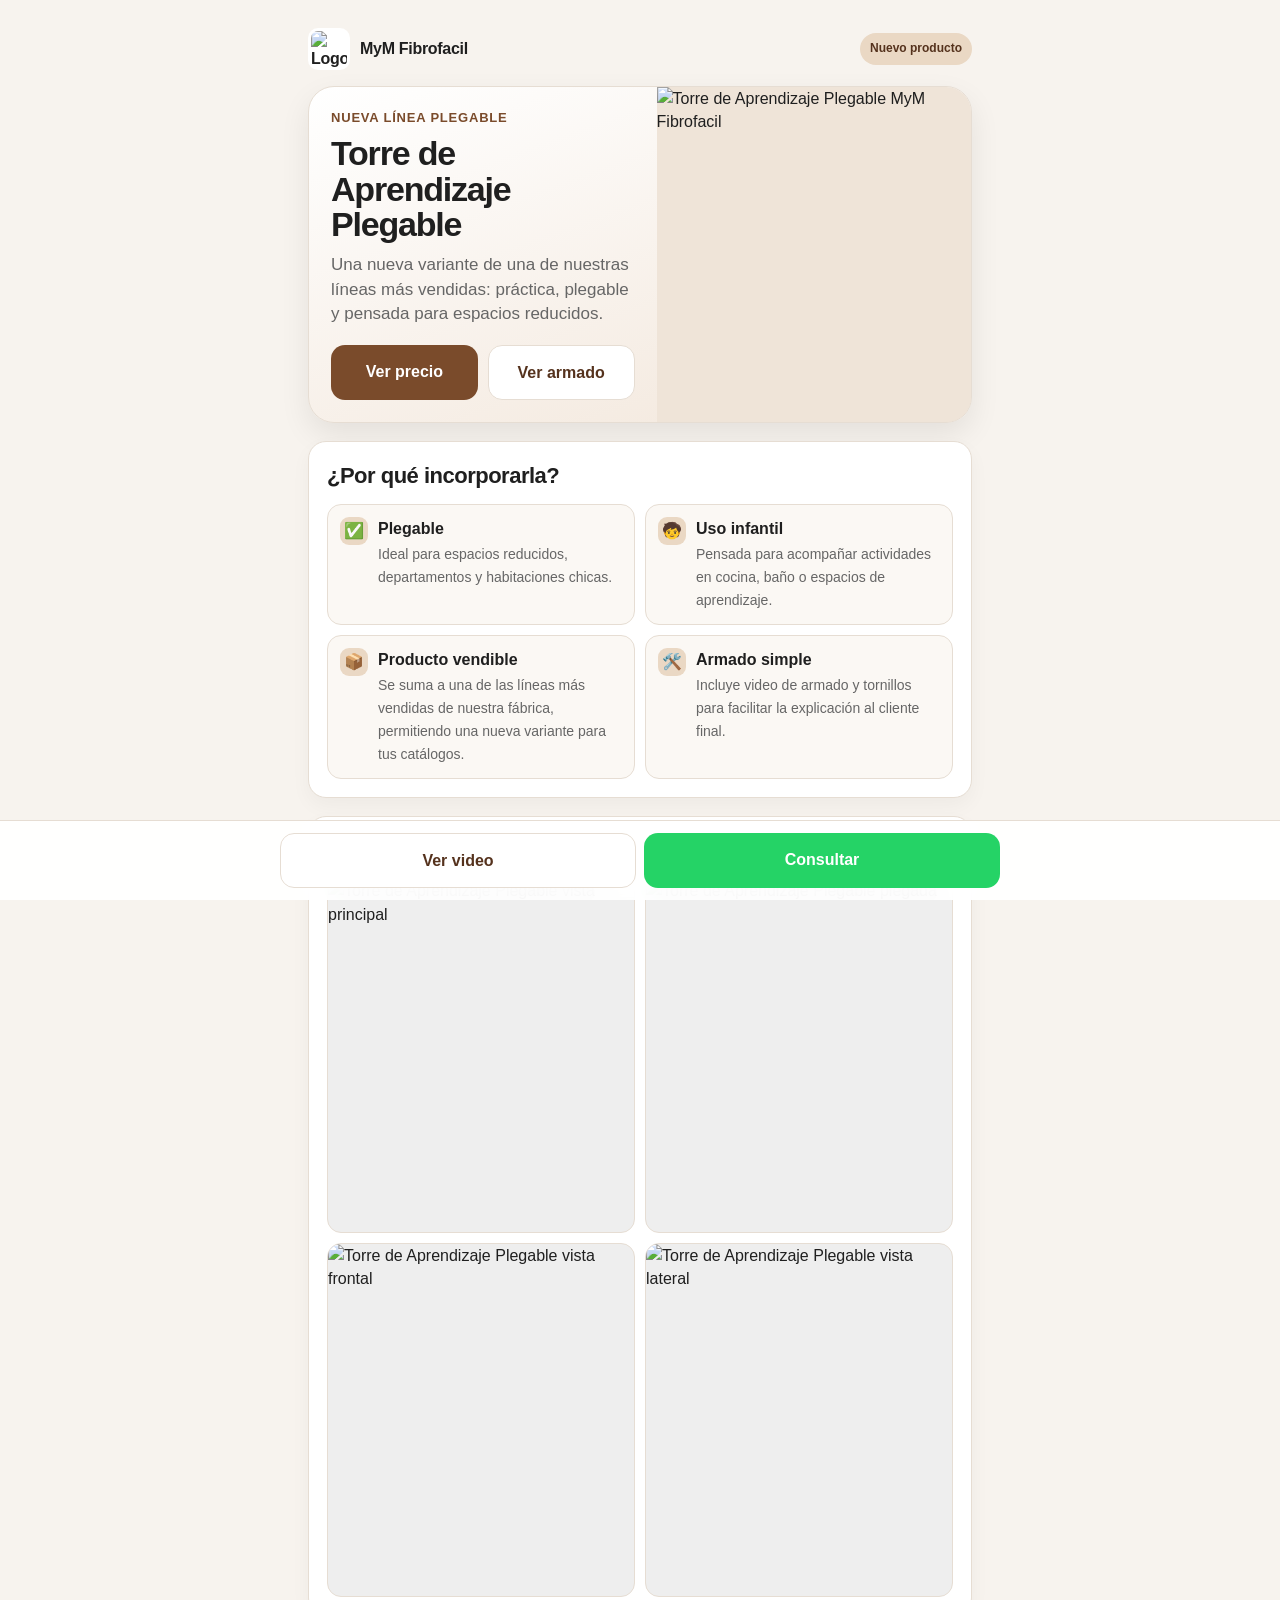
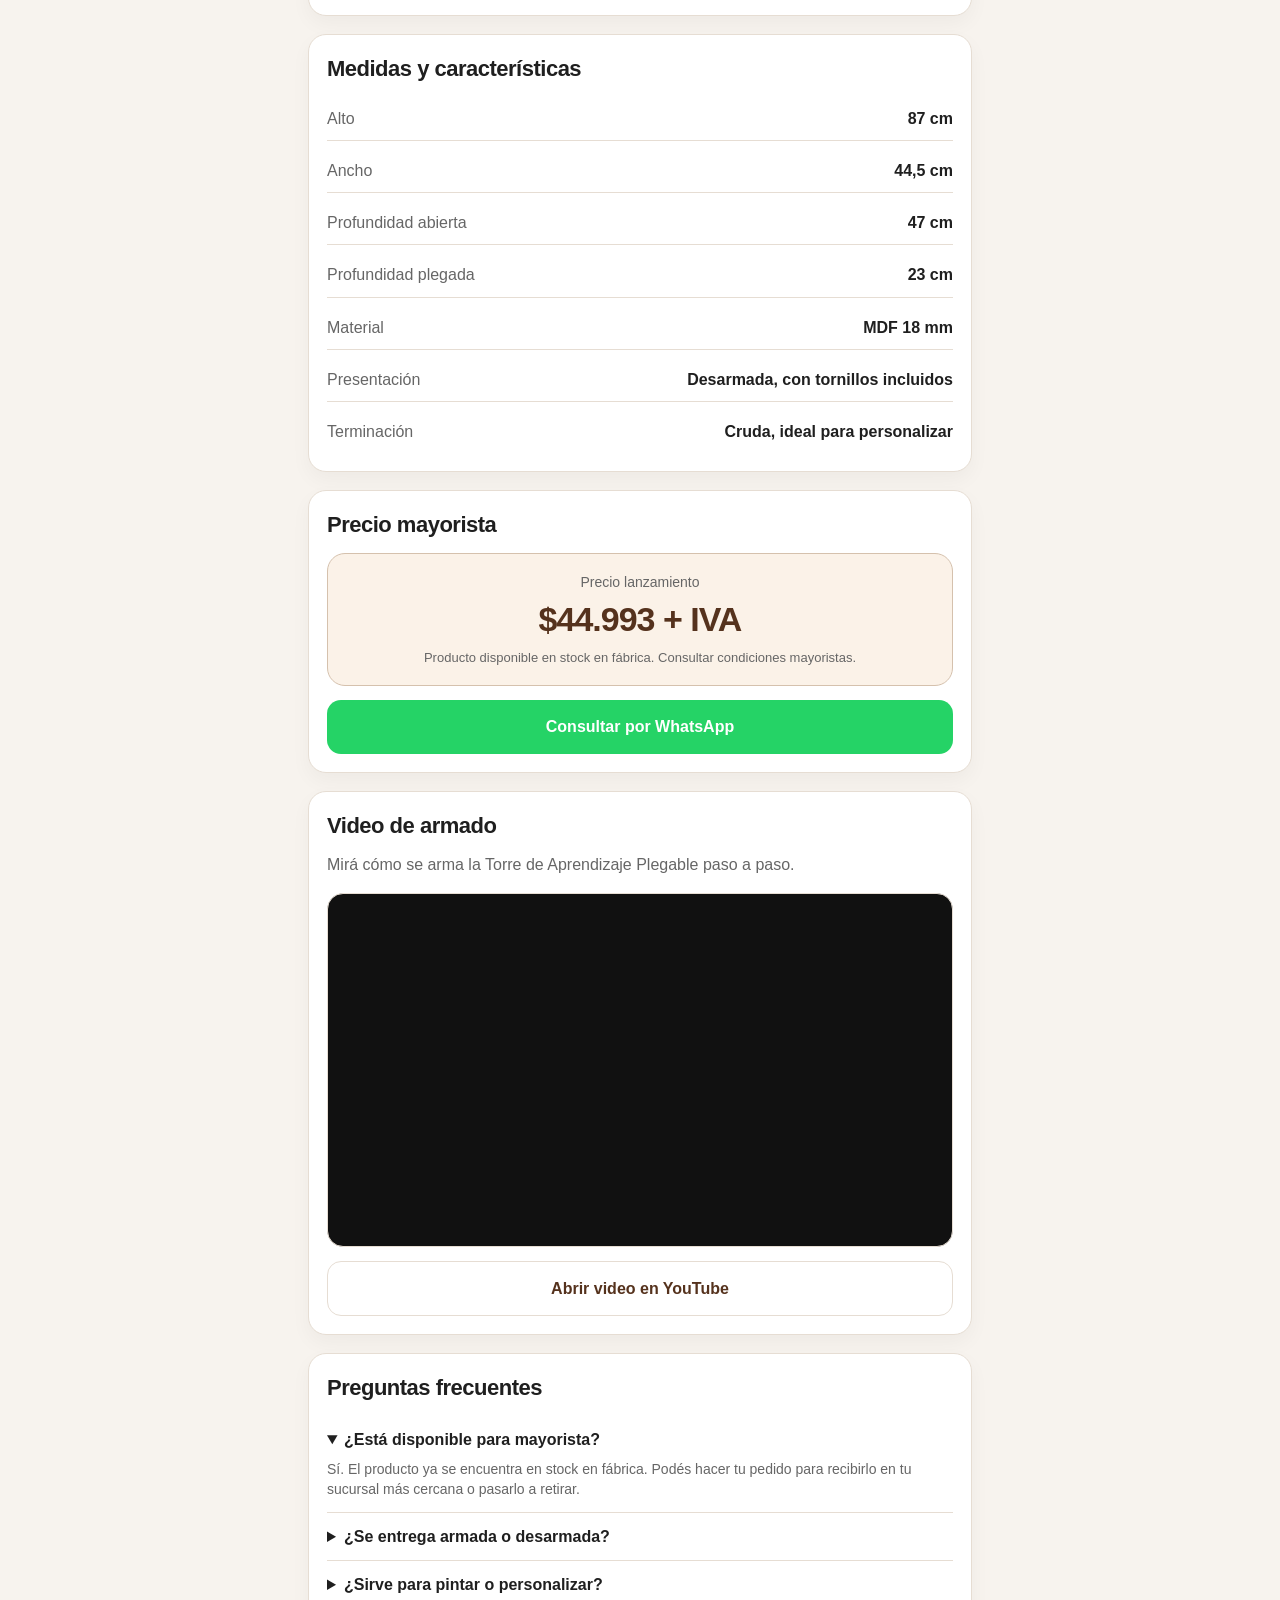
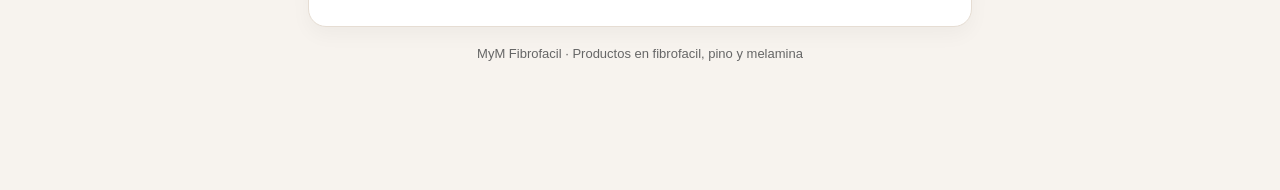
==== index.html @ 28cf9298 "Add files via upload" ====
<!DOCTYPE html>
<html lang="es-AR">
<head>
  <meta charset="UTF-8" />
  <meta name="viewport" content="width=device-width, initial-scale=1.0" />
  <meta name="referrer" content="strict-origin-when-cross-origin" />

  <title>Torre de Aprendizaje Plegable | MyM Fibrofacil</title>
  <meta name="description" content="Nueva Torre de Aprendizaje Plegable. Práctica, segura y fácil de guardar. Producto mayorista de MyM Fibrofacil." />

  <!-- Open Graph para compartir por WhatsApp -->
  <meta property="og:title" content="Nueva Torre de Aprendizaje Plegable" />
  <meta property="og:description" content="Práctica, segura y fácil de guardar. Mirá fotos, medidas, precio y video de armado." />
  <meta property="og:image" content="img/torre-plegable-principal.jpg" />
  <meta property="og:type" content="website" />

  <style>
    :root {
      --bg: #f7f3ee;
      --card: #ffffff;
      --text: #1f1f1f;
      --muted: #666666;
      --brand: #7a4b2b;
      --brand-dark: #55321d;
      --accent: #d9b28c;
      --border: #e6ddd3;
      --success: #1f8f4d;
      --shadow: 0 12px 30px rgba(0, 0, 0, 0.08);
      --radius: 18px;
    }

    * {
      box-sizing: border-box;
    }

    body {
      margin: 0;
      font-family: Arial, Helvetica, sans-serif;
      background: var(--bg);
      color: var(--text);
      line-height: 1.45;
      padding-bottom: 92px;
    }

    img {
      max-width: 100%;
      display: block;
    }

    a {
      color: inherit;
      text-decoration: none;
    }

    .page {
      max-width: 720px;
      margin: 0 auto;
      padding: 18px;
    }

    .topbar {
      display: flex;
      align-items: center;
      justify-content: space-between;
      gap: 12px;
      margin-bottom: 16px;
    }

    .brand {
      display: flex;
      align-items: center;
      gap: 10px;
      font-weight: 800;
      letter-spacing: -0.3px;
    }

    .brand-logo {
      width: 42px;
      height: 42px;
      object-fit: contain;
      display: block;
      border-radius: 10px;
      background: white;
      padding: 3px;
    }

    .tag {
      font-size: 12px;
      font-weight: 700;
      color: var(--brand-dark);
      background: #ead8c4;
      padding: 7px 10px;
      border-radius: 999px;
      white-space: nowrap;
    }

    .hero {
      background: linear-gradient(160deg, #ffffff 0%, #f2e6da 100%);
      border: 1px solid var(--border);
      border-radius: 26px;
      overflow: hidden;
      box-shadow: var(--shadow);
    }

    .hero-content {
      padding: 22px;
    }

    .eyebrow {
      color: var(--brand);
      font-weight: 800;
      font-size: 13px;
      text-transform: uppercase;
      letter-spacing: 0.8px;
      margin-bottom: 8px;
    }

    h1 {
      margin: 0 0 10px;
      font-size: 34px;
      line-height: 1.05;
      letter-spacing: -1.2px;
    }

    .subtitle {
      color: var(--muted);
      font-size: 17px;
      margin: 0 0 18px;
    }

    .hero-image {
      background: #efe4d8;
    }

    .hero-image img {
      width: 100%;
      aspect-ratio: 4 / 3;
      object-fit: cover;
    }

    .cta-row {
      display: grid;
      grid-template-columns: 1fr;
      gap: 10px;
      margin-top: 18px;
    }

    .btn {
      border: none;
      border-radius: 14px;
      padding: 15px 16px;
      font-size: 16px;
      font-weight: 800;
      text-align: center;
      cursor: pointer;
      display: block;
    }

    .btn-primary {
      background: var(--brand);
      color: white;
    }

    .btn-primary:hover {
      background: var(--brand-dark);
    }

    .btn-secondary {
      background: white;
      color: var(--brand-dark);
      border: 1px solid var(--border);
    }

    .section {
      margin-top: 18px;
      background: var(--card);
      border: 1px solid var(--border);
      border-radius: var(--radius);
      box-shadow: 0 8px 20px rgba(0,0,0,0.04);
      padding: 18px;
    }

    .section h2 {
      margin: 0 0 12px;
      font-size: 22px;
      letter-spacing: -0.5px;
    }

    .section p {
      margin-top: 0;
      color: var(--muted);
    }

    .features {
      display: grid;
      gap: 10px;
    }

    .feature {
      display: flex;
      gap: 10px;
      align-items: flex-start;
      background: #fbf8f4;
      border: 1px solid var(--border);
      padding: 12px;
      border-radius: 14px;
    }

    .icon {
      width: 28px;
      height: 28px;
      border-radius: 9px;
      background: #ead8c4;
      display: grid;
      place-items: center;
      flex: 0 0 auto;
    }

    .feature strong {
      display: block;
      margin-bottom: 2px;
    }

    .feature span {
      color: var(--muted);
      font-size: 14px;
    }

    .gallery {
      display: grid;
      grid-template-columns: 1fr 1fr;
      gap: 10px;
    }

    .gallery img {
      width: 100%;
      aspect-ratio: 1 / 1.15;
      object-fit: cover;
      border-radius: 14px;
      background: #eee;
      border: 1px solid var(--border);
    }

    .specs {
      display: grid;
      gap: 8px;
    }

    .spec {
      display: flex;
      justify-content: space-between;
      gap: 14px;
      border-bottom: 1px solid var(--border);
      padding: 10px 0;
    }

    .spec:last-child {
      border-bottom: none;
    }

    .spec span:first-child {
      color: var(--muted);
    }

    .spec span:last-child {
      font-weight: 800;
      text-align: right;
    }



    .price-card {
      border: 1px solid #d5c1ad;
      background: #fbf2e8;
      border-radius: 18px;
      padding: 18px;
      text-align: center;
    }

    .price-label {
      color: var(--muted);
      font-size: 14px;
      margin-bottom: 3px;
    }

    .price {
      font-size: 34px;
      font-weight: 900;
      color: var(--brand-dark);
      letter-spacing: -1px;
    }

    .price-note {
      color: var(--muted);
      font-size: 13px;
      margin-top: 4px;
    }

    .video-wrap {
      position: relative;
      width: 100%;
      padding-bottom: 56.25%;
      border-radius: 16px;
      overflow: hidden;
      background: #111;
      border: 1px solid var(--border);
    }

    .video-wrap iframe {
      position: absolute;
      inset: 0;
      width: 100%;
      height: 100%;
      border: 0;
    }

    .faq details {
      border-bottom: 1px solid var(--border);
      padding: 12px 0;
    }

    .faq details:last-child {
      border-bottom: none;
    }

    .faq summary {
      cursor: pointer;
      font-weight: 800;
    }

    .faq p {
      margin: 8px 0 0;
      font-size: 14px;
    }

    .sticky-cta {
      position: fixed;
      left: 0;
      right: 0;
      bottom: 0;
      background: rgba(255,255,255,0.94);
      backdrop-filter: blur(10px);
      border-top: 1px solid var(--border);
      padding: 12px 16px;
      z-index: 20;
    }

    .sticky-inner {
      max-width: 720px;
      margin: 0 auto;
      display: grid;
      grid-template-columns: 1fr;
      gap: 8px;
    }

    .whatsapp {
      background: #25D366;
      color: white;
    }

    .footer {
      color: var(--muted);
      text-align: center;
      font-size: 13px;
      margin: 18px 0 6px;
    }

    @media (min-width: 640px) {
      .page {
        padding: 28px;
      }

      .hero {
        display: grid;
        grid-template-columns: 1.05fr 0.95fr;
        align-items: stretch;
      }

      .hero-image img {
        height: 100%;
        aspect-ratio: auto;
      }

      .cta-row {
        grid-template-columns: 1fr 1fr;
      }

      .features {
        grid-template-columns: 1fr 1fr;
      }

      .sticky-inner {
        grid-template-columns: 1fr 1fr;
      }
    }
  </style>
</head>

<body>
  <!--
    INSTRUCCIONES RÁPIDAS:
    1) Reemplazar las imágenes dentro de /img/
    2) Video de YouTube ya cargado.
    3) Precio ya cargado.
    4) WhatsApp ya cargado.
  -->

  <main class="page">
    <header class="topbar">
      <div class="brand">
        <img class="brand-logo" src="img/logo-mym.png" alt="Logo MyM Fibrofacil" />
        <div>MyM Fibrofacil</div>
      </div>
      <div class="tag">Nuevo producto</div>
    </header>

    <section class="hero">
      <div class="hero-content">
        <div class="eyebrow">Nueva línea plegable</div>
        <h1>Torre de Aprendizaje Plegable</h1>
        <p class="subtitle">
          Una nueva variante de una de nuestras líneas más vendidas: práctica, plegable y pensada para espacios reducidos.
        </p>

        <div class="cta-row">
          <a class="btn btn-primary" href="#precio">Ver precio</a>
          <a class="btn btn-secondary" href="#video">Ver armado</a>
        </div>
      </div>

      <div class="hero-image">
        <img src="img/torre-plegable-principal.jpg" alt="Torre de Aprendizaje Plegable MyM Fibrofacil" />
      </div>
    </section>

    <section class="section">
      <h2>¿Por qué incorporarla?</h2>
      <div class="features">
        <div class="feature">
          <div class="icon">✅</div>
          <div>
            <strong>Plegable</strong>
            <span>Ideal para espacios reducidos, departamentos y habitaciones chicas.</span>
          </div>
        </div>

        <div class="feature">
          <div class="icon">🧒</div>
          <div>
            <strong>Uso infantil</strong>
            <span>Pensada para acompañar actividades en cocina, baño o espacios de aprendizaje.</span>
          </div>
        </div>

        <div class="feature">
          <div class="icon">📦</div>
          <div>
            <strong>Producto vendible</strong>
            <span>Se suma a una de las líneas más vendidas de nuestra fábrica, permitiendo una nueva variante para tus catálogos.</span>
          </div>
        </div>

        <div class="feature">
          <div class="icon">🛠️</div>
          <div>
            <strong>Armado simple</strong>
            <span>Incluye video de armado y tornillos para facilitar la explicación al cliente final.</span>
          </div>
        </div>
      </div>
    </section>

    <section class="section">
      <h2>Fotos del producto</h2>
      <div class="gallery">
        <img src="img/torre-plegable-principal.jpg" alt="Torre de Aprendizaje Plegable vista principal" />
        <img src="img/torre-plegable-plegada.jpg" alt="Torre de Aprendizaje Plegable plegada" />
        <img src="img/torre-plegable-frontal.jpg" alt="Torre de Aprendizaje Plegable vista frontal" />
        <img src="img/torre-plegable-lateral.jpg" alt="Torre de Aprendizaje Plegable vista lateral" />
      </div>
    </section>

    <section class="section">
      <h2>Medidas y características</h2>
      <div class="specs">
        <div class="spec">
          <span>Alto</span>
          <span>87 cm</span>
        </div>
        <div class="spec">
          <span>Ancho</span>
          <span>44,5 cm</span>
        </div>
        <div class="spec">
          <span>Profundidad abierta</span>
          <span>47 cm</span>
        </div>
        <div class="spec">
          <span>Profundidad plegada</span>
          <span>23 cm</span>
        </div>
        <div class="spec">
          <span>Material</span>
          <span>MDF 18 mm</span>
        </div>
        <div class="spec">
          <span>Presentación</span>
          <span>Desarmada, con tornillos incluidos</span>
        </div>
        <div class="spec">
          <span>Terminación</span>
          <span>Cruda, ideal para personalizar</span>
        </div>
      </div>
    </section>

    <section id="precio" class="section">
      <h2>Precio mayorista</h2>
      <div class="price-card">
        <div class="price-label">Precio lanzamiento</div>
        <div class="price">$44.993 + IVA</div>
        <div class="price-note">Producto disponible en stock en fábrica. Consultar condiciones mayoristas.</div>
      </div>

      <div style="margin-top: 14px;">
        <a class="btn whatsapp" href="https://wa.me/5491159339958?text=Hola%2C%20quiero%20consultar%20por%20la%20Torre%20de%20Aprendizaje%20Plegable" target="_blank">
          Consultar por WhatsApp
        </a>
      </div>
    </section>

    <section id="video" class="section">
      <h2>Video de armado</h2>
      <p>
        Mirá cómo se arma la Torre de Aprendizaje Plegable paso a paso.
      </p>

      <div class="video-wrap">
        <iframe
          src="https://www.youtube-nocookie.com/embed/6lQZFX2RwK8"
          title="Video de armado Torre de Aprendizaje Plegable"
          referrerpolicy="strict-origin-when-cross-origin"
          allow="accelerometer; autoplay; clipboard-write; encrypted-media; gyroscope; picture-in-picture; web-share"
          allowfullscreen>
        </iframe>
      </div>
      <div style="margin-top: 14px;">
        <a class="btn btn-secondary" href="https://www.youtube.com/watch?v=6lQZFX2RwK8" target="_blank" rel="noopener">
          Abrir video en YouTube
        </a>
      </div>
    </section>

    <section class="section faq">
      <h2>Preguntas frecuentes</h2>

      <details open>
        <summary>¿Está disponible para mayorista?</summary>
        <p>Sí. El producto ya se encuentra en stock en fábrica. Podés hacer tu pedido para recibirlo en tu sucursal más cercana o pasarlo a retirar.</p>
      </details>

      <details>
        <summary>¿Se entrega armada o desarmada?</summary>
        <p>Se entrega desarmada, con video de armado y tornillos para su armado, permitiendo facilitar su traslado y posterior personalización.</p>
      </details>

      <details>
        <summary>¿Sirve para pintar o personalizar?</summary>
        <p>Sí. Al ser de MDF crudo, se puede pintar, decorar o intervenir según el estilo del negocio o cliente final.</p>
      </details>
    </section>

    <footer class="footer">
      MyM Fibrofacil · Productos en fibrofacil, pino y melamina
    </footer>
  </main>

  <div class="sticky-cta">
    <div class="sticky-inner">
      <a class="btn btn-secondary" href="#video">Ver video</a>
      <a class="btn whatsapp" href="https://wa.me/5491159339958?text=Hola%2C%20quiero%20consultar%20por%20la%20Torre%20de%20Aprendizaje%20Plegable" target="_blank">
        Consultar
      </a>
    </div>
  </div>
</body>
</html>
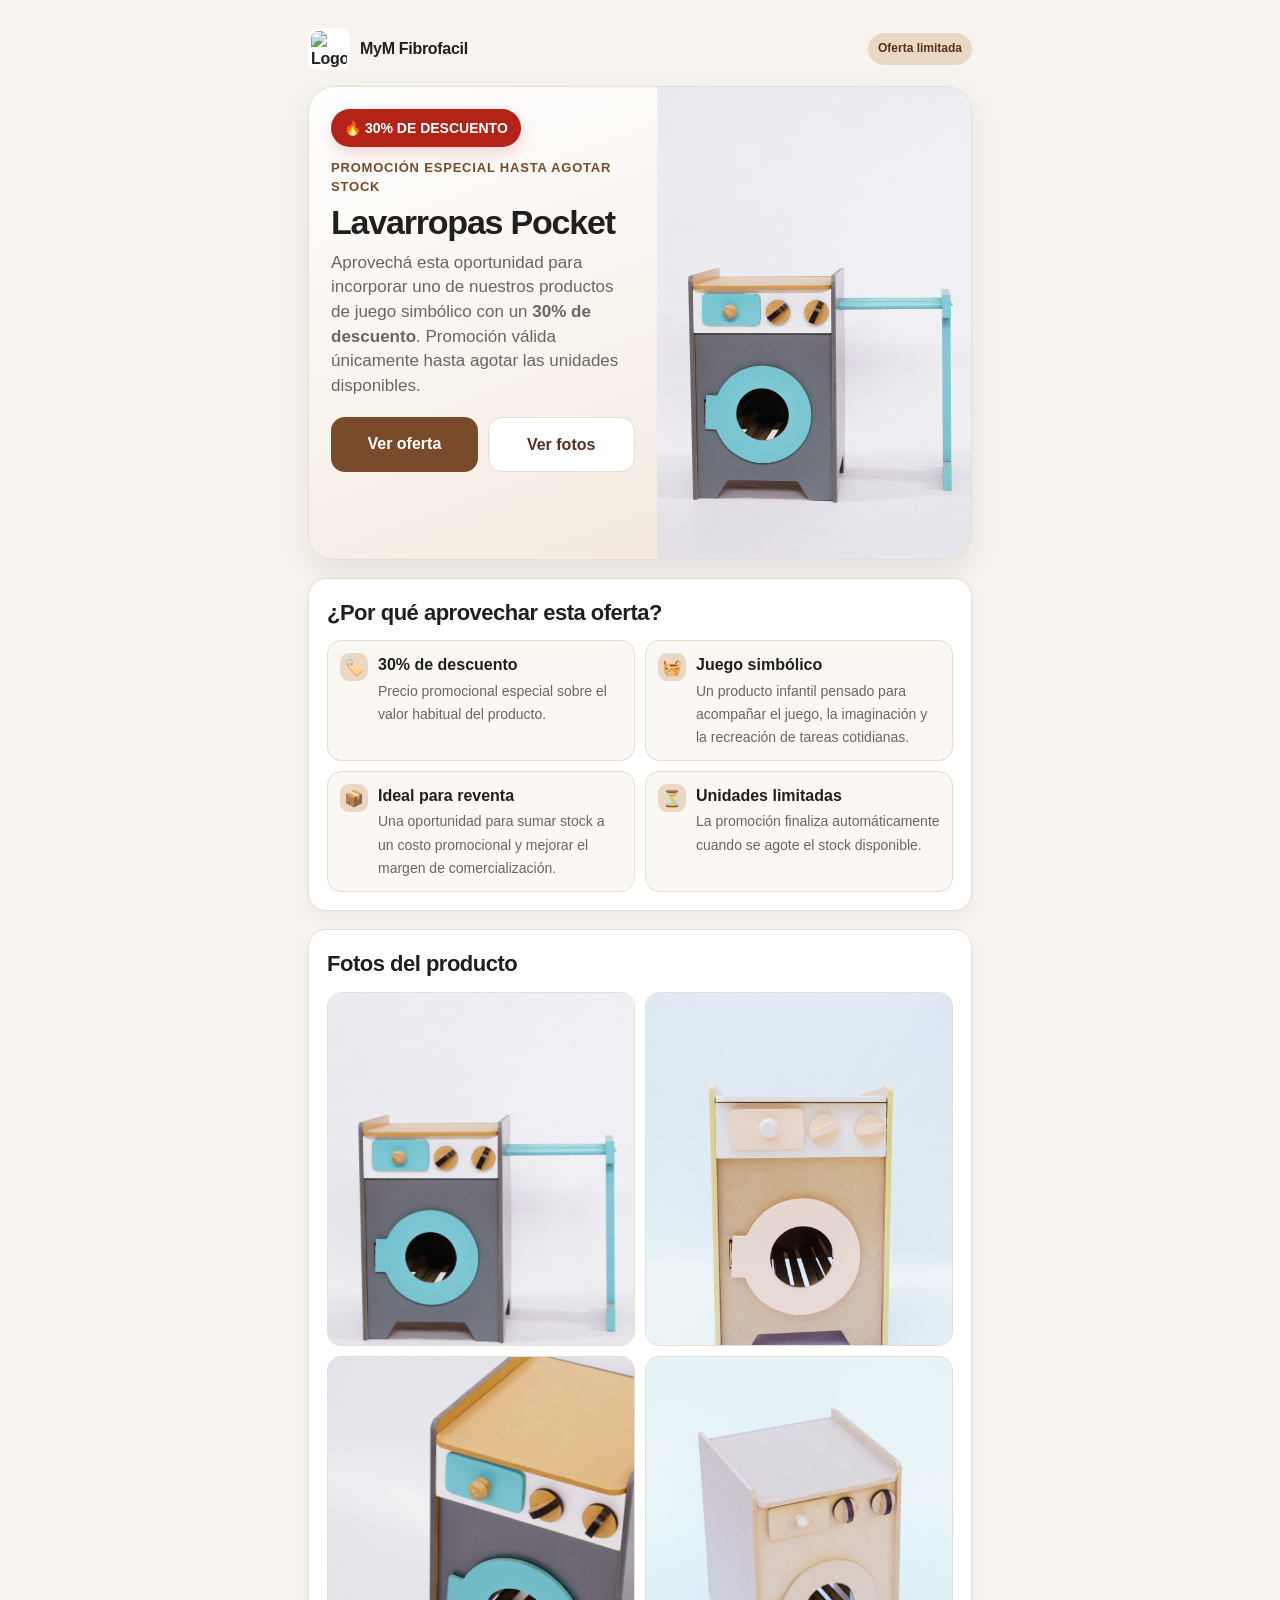
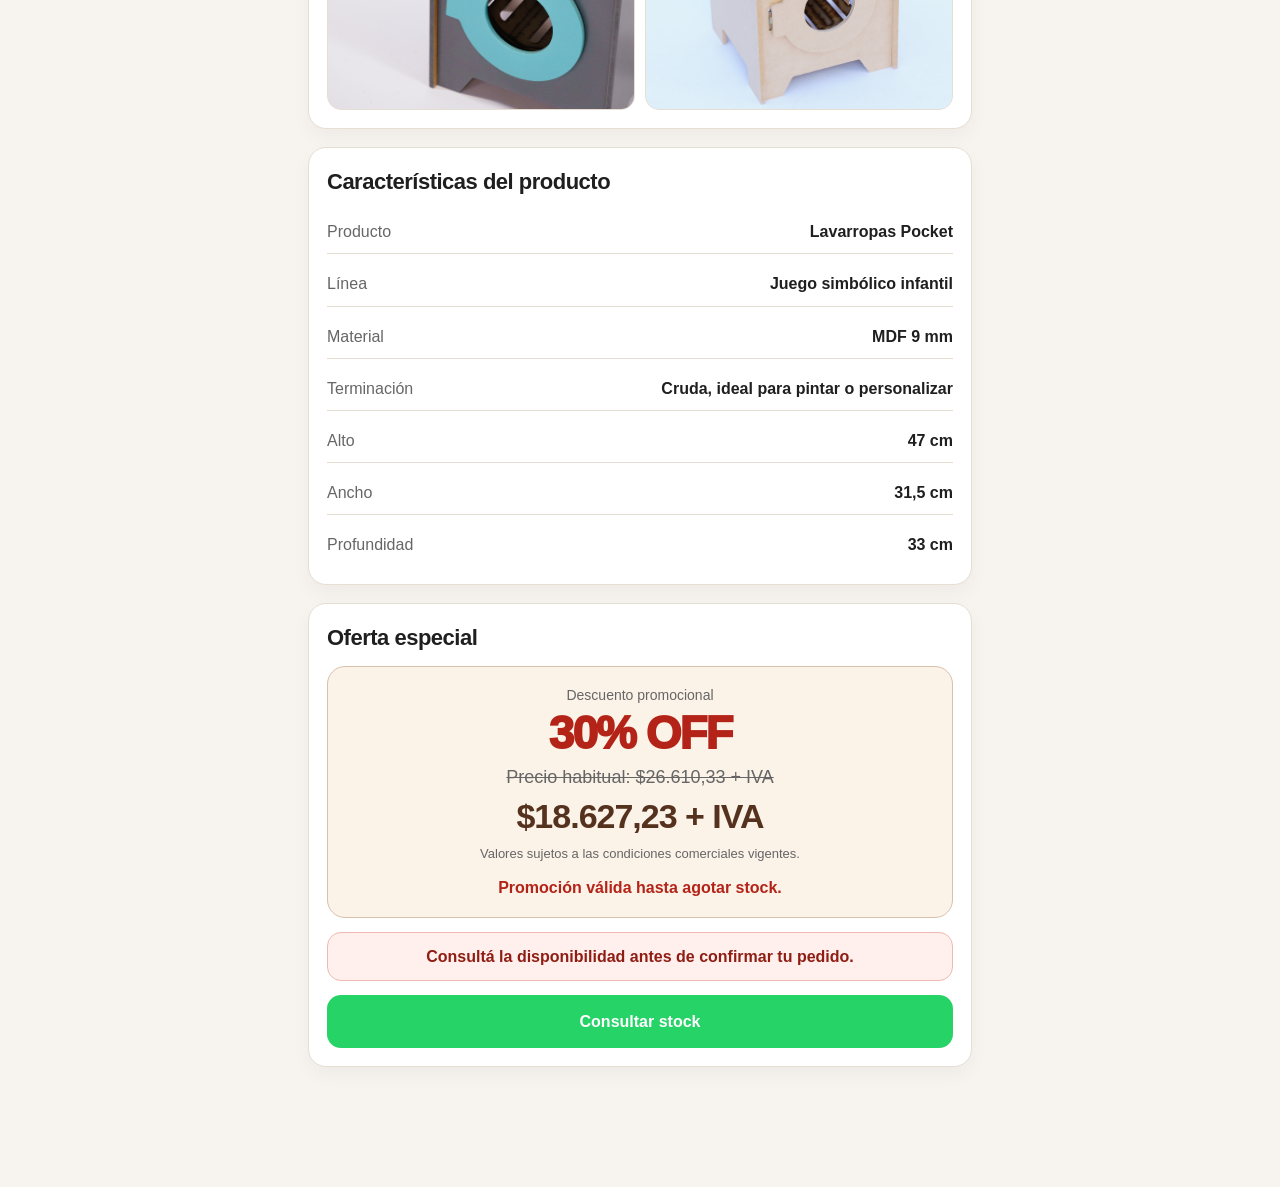
==== commit 1c783707: "Change product details to Lavarropas Pocket with discount Updated the product details from 'Torre de" ====
--- a/index.html
+++ b/index.html
@@ -5,13 +5,13 @@
   <meta name="viewport" content="width=device-width, initial-scale=1.0" />
   <meta name="referrer" content="strict-origin-when-cross-origin" />
 
-  <title>Torre de Aprendizaje Plegable | MyM Fibrofacil</title>
-  <meta name="description" content="Nueva Torre de Aprendizaje Plegable. Práctica, segura y fácil de guardar. Producto mayorista de MyM Fibrofacil." />
+  <title>Oferta Lavarropas Pocket | 30% OFF | MyM Fibrofacil</title>
+  <meta name="description" content="Oferta especial del Lavarropas Pocket con 30% de descuento hasta agotar stock. Producto mayorista de MyM Fibrofacil." />
 
   <!-- Open Graph para compartir por WhatsApp -->
-  <meta property="og:title" content="Nueva Torre de Aprendizaje Plegable" />
-  <meta property="og:description" content="Práctica, segura y fácil de guardar. Mirá fotos, medidas, precio y video de armado." />
-  <meta property="og:image" content="img/torre-plegable-principal.jpg" />
+  <meta property="og:title" content="Lavarropas Pocket con 30% de descuento" />
+  <meta property="og:description" content="Oferta especial por tiempo limitado. Aprovechá el 30% de descuento hasta agotar stock." />
+  <meta property="og:image" content="img/lavarropas-pocket-principal.jpg" />
   <meta property="og:type" content="website" />
 
   <style>
@@ -393,16 +393,67 @@
         grid-template-columns: 1fr 1fr;
       }
     }
+  
+    .sale-badge {
+      display: inline-flex;
+      align-items: center;
+      gap: 8px;
+      background: #b42318;
+      color: white;
+      font-weight: 900;
+      font-size: 14px;
+      padding: 9px 13px;
+      border-radius: 999px;
+      margin-bottom: 12px;
+      box-shadow: 0 6px 16px rgba(180, 35, 24, 0.18);
+    }
+
+    .discount {
+      font-size: 46px;
+      font-weight: 950;
+      line-height: 1;
+      color: #b42318;
+      letter-spacing: -2px;
+      margin: 4px 0 8px;
+    }
+
+    .old-price {
+      color: var(--muted);
+      text-decoration: line-through;
+      font-size: 18px;
+      margin-bottom: 2px;
+    }
+
+    .stock-warning {
+      margin-top: 12px;
+      font-weight: 800;
+      color: #b42318;
+    }
+
+    .offer-strip {
+      margin-top: 14px;
+      background: #fff0ed;
+      color: #8f1d14;
+      border: 1px solid #f1b8b1;
+      border-radius: 14px;
+      padding: 12px 14px;
+      font-weight: 800;
+      text-align: center;
+    }
+
   </style>
 </head>
 
 <body>
   <!--
     INSTRUCCIONES RÁPIDAS:
-    1) Reemplazar las imágenes dentro de /img/
-    2) Video de YouTube ya cargado.
-    3) Precio ya cargado.
-    4) WhatsApp ya cargado.
+    1) Guardar las fotos dentro de /img/ con estos nombres:
+       - lavarropas-pocket-principal.jpg
+       - lavarropas-pocket-frontal.jpg
+       - lavarropas-pocket-detalle.jpg
+       - lavarropas-pocket-lateral.jpg
+    2) Los precios y medidas ya están cargados.
+    3) El enlace de WhatsApp ya está preparado.
   -->
 
   <main class="page">
@@ -411,175 +462,129 @@
         <img class="brand-logo" src="img/logo-mym.png" alt="Logo MyM Fibrofacil" />
         <div>MyM Fibrofacil</div>
       </div>
-      <div class="tag">Nuevo producto</div>
+      <div class="tag">Oferta limitada</div>
     </header>
 
     <section class="hero">
       <div class="hero-content">
-        <div class="eyebrow">Nueva línea plegable</div>
-        <h1>Torre de Aprendizaje Plegable</h1>
+        <div class="sale-badge">🔥 30% DE DESCUENTO</div>
+        <div class="eyebrow">Promoción especial hasta agotar stock</div>
+        <h1>Lavarropas Pocket</h1>
         <p class="subtitle">
-          Una nueva variante de una de nuestras líneas más vendidas: práctica, plegable y pensada para espacios reducidos.
+          Aprovechá esta oportunidad para incorporar uno de nuestros productos de juego simbólico con un <strong>30% de descuento</strong>. Promoción válida únicamente hasta agotar las unidades disponibles.
         </p>
 
         <div class="cta-row">
-          <a class="btn btn-primary" href="#precio">Ver precio</a>
-          <a class="btn btn-secondary" href="#video">Ver armado</a>
+          <a class="btn btn-primary" href="#oferta">Ver oferta</a>
+          <a class="btn btn-secondary" href="#fotos">Ver fotos</a>
         </div>
       </div>
 
       <div class="hero-image">
-        <img src="img/torre-plegable-principal.jpg" alt="Torre de Aprendizaje Plegable MyM Fibrofacil" />
+        <img src="img/lavarropas-pocket-principal.jpg" alt="Lavarropas Pocket MyM Fibrofacil" />
       </div>
     </section>
 
     <section class="section">
-      <h2>¿Por qué incorporarla?</h2>
+      <h2>¿Por qué aprovechar esta oferta?</h2>
       <div class="features">
         <div class="feature">
-          <div class="icon">✅</div>
+          <div class="icon">🏷️</div>
           <div>
-            <strong>Plegable</strong>
-            <span>Ideal para espacios reducidos, departamentos y habitaciones chicas.</span>
+            <strong>30% de descuento</strong>
+            <span>Precio promocional especial sobre el valor habitual del producto.</span>
           </div>
         </div>
 
         <div class="feature">
-          <div class="icon">🧒</div>
+          <div class="icon">🧺</div>
           <div>
-            <strong>Uso infantil</strong>
-            <span>Pensada para acompañar actividades en cocina, baño o espacios de aprendizaje.</span>
+            <strong>Juego simbólico</strong>
+            <span>Un producto infantil pensado para acompañar el juego, la imaginación y la recreación de tareas cotidianas.</span>
           </div>
         </div>
 
         <div class="feature">
           <div class="icon">📦</div>
           <div>
-            <strong>Producto vendible</strong>
-            <span>Se suma a una de las líneas más vendidas de nuestra fábrica, permitiendo una nueva variante para tus catálogos.</span>
+            <strong>Ideal para reventa</strong>
+            <span>Una oportunidad para sumar stock a un costo promocional y mejorar el margen de comercialización.</span>
           </div>
         </div>
 
         <div class="feature">
-          <div class="icon">🛠️</div>
+          <div class="icon">⏳</div>
           <div>
-            <strong>Armado simple</strong>
-            <span>Incluye video de armado y tornillos para facilitar la explicación al cliente final.</span>
+            <strong>Unidades limitadas</strong>
+            <span>La promoción finaliza automáticamente cuando se agote el stock disponible.</span>
           </div>
         </div>
       </div>
     </section>
 
-    <section class="section">
+
+    <section id="fotos" class="section">
       <h2>Fotos del producto</h2>
       <div class="gallery">
-        <img src="img/torre-plegable-principal.jpg" alt="Torre de Aprendizaje Plegable vista principal" />
-        <img src="img/torre-plegable-plegada.jpg" alt="Torre de Aprendizaje Plegable plegada" />
-        <img src="img/torre-plegable-frontal.jpg" alt="Torre de Aprendizaje Plegable vista frontal" />
-        <img src="img/torre-plegable-lateral.jpg" alt="Torre de Aprendizaje Plegable vista lateral" />
+        <img src="img/lavarropas-pocket-principal.jpg" alt="Lavarropas Pocket vista principal" />
+        <img src="img/lavarropas-pocket-frontal.jpg" alt="Lavarropas Pocket vista frontal" />
+        <img src="img/lavarropas-pocket-detalle.jpg" alt="Lavarropas Pocket detalle" />
+        <img src="img/lavarropas-pocket-lateral.jpg" alt="Lavarropas Pocket vista lateral" />
       </div>
     </section>
 
     <section class="section">
-      <h2>Medidas y características</h2>
+      <h2>Características del producto</h2>
       <div class="specs">
         <div class="spec">
+          <span>Producto</span>
+          <span>Lavarropas Pocket</span>
+        </div>
+        <div class="spec">
+          <span>Línea</span>
+          <span>Juego simbólico infantil</span>
+        </div>
+        <div class="spec">
+          <span>Material</span>
+          <span>MDF 9 mm</span>
+        </div>
+        <div class="spec">
+          <span>Terminación</span>
+          <span>Cruda, ideal para pintar o personalizar</span>
+        </div>
+        <div class="spec">
           <span>Alto</span>
-          <span>87 cm</span>
+          <span>47 cm</span>
         </div>
         <div class="spec">
           <span>Ancho</span>
-          <span>44,5 cm</span>
-        </div>
-        <div class="spec">
-          <span>Profundidad abierta</span>
-          <span>47 cm</span>
-        </div>
-        <div class="spec">
-          <span>Profundidad plegada</span>
-          <span>23 cm</span>
-        </div>
-        <div class="spec">
-          <span>Material</span>
-          <span>MDF 18 mm</span>
-        </div>
-        <div class="spec">
-          <span>Presentación</span>
-          <span>Desarmada, con tornillos incluidos</span>
-        </div>
-        <div class="spec">
-          <span>Terminación</span>
-          <span>Cruda, ideal para personalizar</span>
+          <span>31,5 cm</span>
+        </div>
+        <div class="spec">
+          <span>Profundidad</span>
+          <span>33 cm</span>
         </div>
       </div>
     </section>
 
-    <section id="precio" class="section">
-      <h2>Precio mayorista</h2>
+    <section id="oferta" class="section">
+      <h2>Oferta especial</h2>
       <div class="price-card">
-        <div class="price-label">Precio lanzamiento</div>
-        <div class="price">$44.993 + IVA</div>
-        <div class="price-note">Producto disponible en stock en fábrica. Consultar condiciones mayoristas.</div>
+        <div class="price-label">Descuento promocional</div>
+        <div class="discount">30% OFF</div>
+        <div class="old-price">Precio habitual: $26.610,33 + IVA</div>
+        <div class="price">$18.627,23 + IVA</div>
+        <div class="price-note">Valores sujetos a las condiciones comerciales vigentes.</div>
+        <div class="stock-warning">Promoción válida hasta agotar stock.</div>
+      </div>
+
+      <div class="offer-strip">
+        Consultá la disponibilidad antes de confirmar tu pedido.
       </div>
 
       <div style="margin-top: 14px;">
-        <a class="btn whatsapp" href="https://wa.me/5491159339958?text=Hola%2C%20quiero%20consultar%20por%20la%20Torre%20de%20Aprendizaje%20Plegable" target="_blank">
-          Consultar por WhatsApp
-        </a>
-      </div>
-    </section>
-
-    <section id="video" class="section">
-      <h2>Video de armado</h2>
-      <p>
-        Mirá cómo se arma la Torre de Aprendizaje Plegable paso a paso.
-      </p>
-
-      <div class="video-wrap">
-        <iframe
-          src="https://www.youtube-nocookie.com/embed/6lQZFX2RwK8"
-          title="Video de armado Torre de Aprendizaje Plegable"
-          referrerpolicy="strict-origin-when-cross-origin"
-          allow="accelerometer; autoplay; clipboard-write; encrypted-media; gyroscope; picture-in-picture; web-share"
-          allowfullscreen>
-        </iframe>
-      </div>
-      <div style="margin-top: 14px;">
-        <a class="btn btn-secondary" href="https://www.youtube.com/watch?v=6lQZFX2RwK8" target="_blank" rel="noopener">
-          Abrir video en YouTube
-        </a>
-      </div>
-    </section>
-
-    <section class="section faq">
-      <h2>Preguntas frecuentes</h2>
-
-      <details open>
-        <summary>¿Está disponible para mayorista?</summary>
-        <p>Sí. El producto ya se encuentra en stock en fábrica. Podés hacer tu pedido para recibirlo en tu sucursal más cercana o pasarlo a retirar.</p>
-      </details>
-
-      <details>
-        <summary>¿Se entrega armada o desarmada?</summary>
-        <p>Se entrega desarmada, con video de armado y tornillos para su armado, permitiendo facilitar su traslado y posterior personalización.</p>
-      </details>
-
-      <details>
-        <summary>¿Sirve para pintar o personalizar?</summary>
-        <p>Sí. Al ser de MDF crudo, se puede pintar, decorar o intervenir según el estilo del negocio o cliente final.</p>
-      </details>
-    </section>
-
-    <footer class="footer">
-      MyM Fibrofacil · Productos en fibrofacil, pino y melamina
-    </footer>
-  </main>
-
-  <div class="sticky-cta">
-    <div class="sticky-inner">
-      <a class="btn btn-secondary" href="#video">Ver video</a>
-      <a class="btn whatsapp" href="https://wa.me/5491159339958?text=Hola%2C%20quiero%20consultar%20por%20la%20Torre%20de%20Aprendizaje%20Plegable" target="_blank">
-        Consultar
+        <a class="btn whatsapp" href="https://wa.me/5491159339958?text=Hola%2C%20quiero%20consultar%20por%20la%20oferta%20del%20Lavarropas%20Pocket%20con%2030%25%20de%20descuento" target="_blank" rel="noopener">
+        Consultar stock
       </a>
     </div>
   </div>
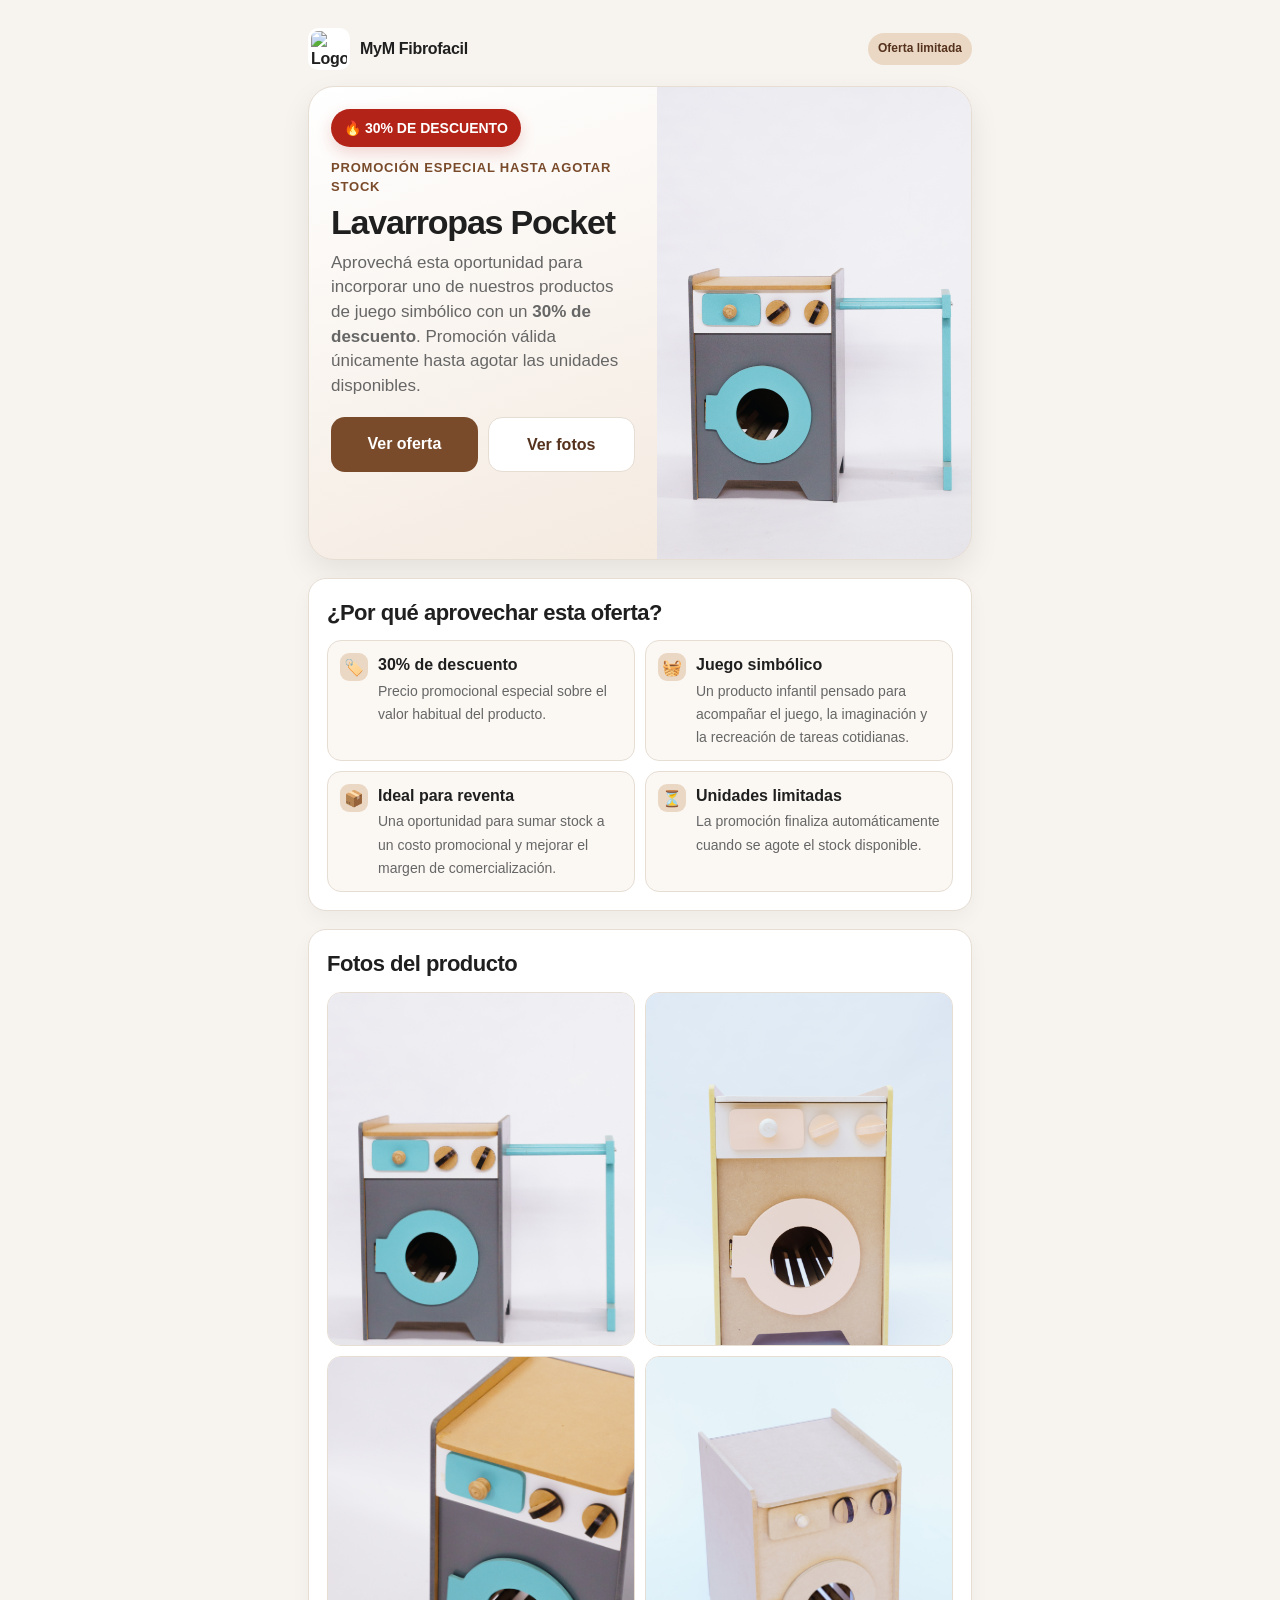
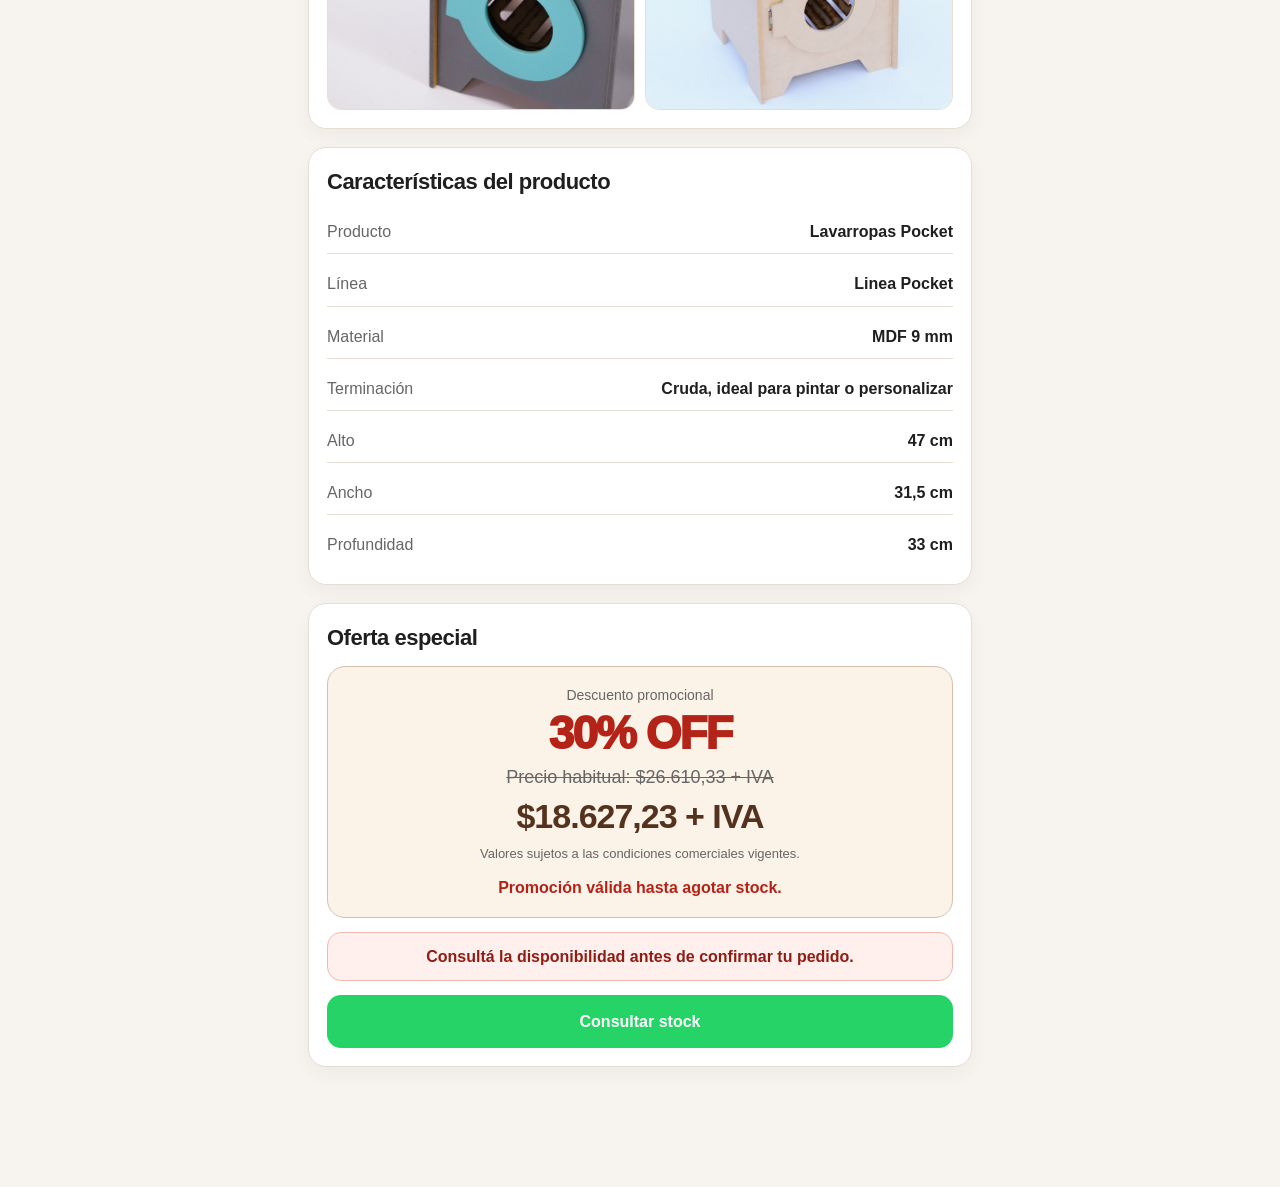
==== commit b2847a15: "Update index.html" ====
--- a/index.html
+++ b/index.html
@@ -542,7 +542,7 @@
         </div>
         <div class="spec">
           <span>Línea</span>
-          <span>Juego simbólico infantil</span>
+          <span>Linea Pocket</span>
         </div>
         <div class="spec">
           <span>Material</span>
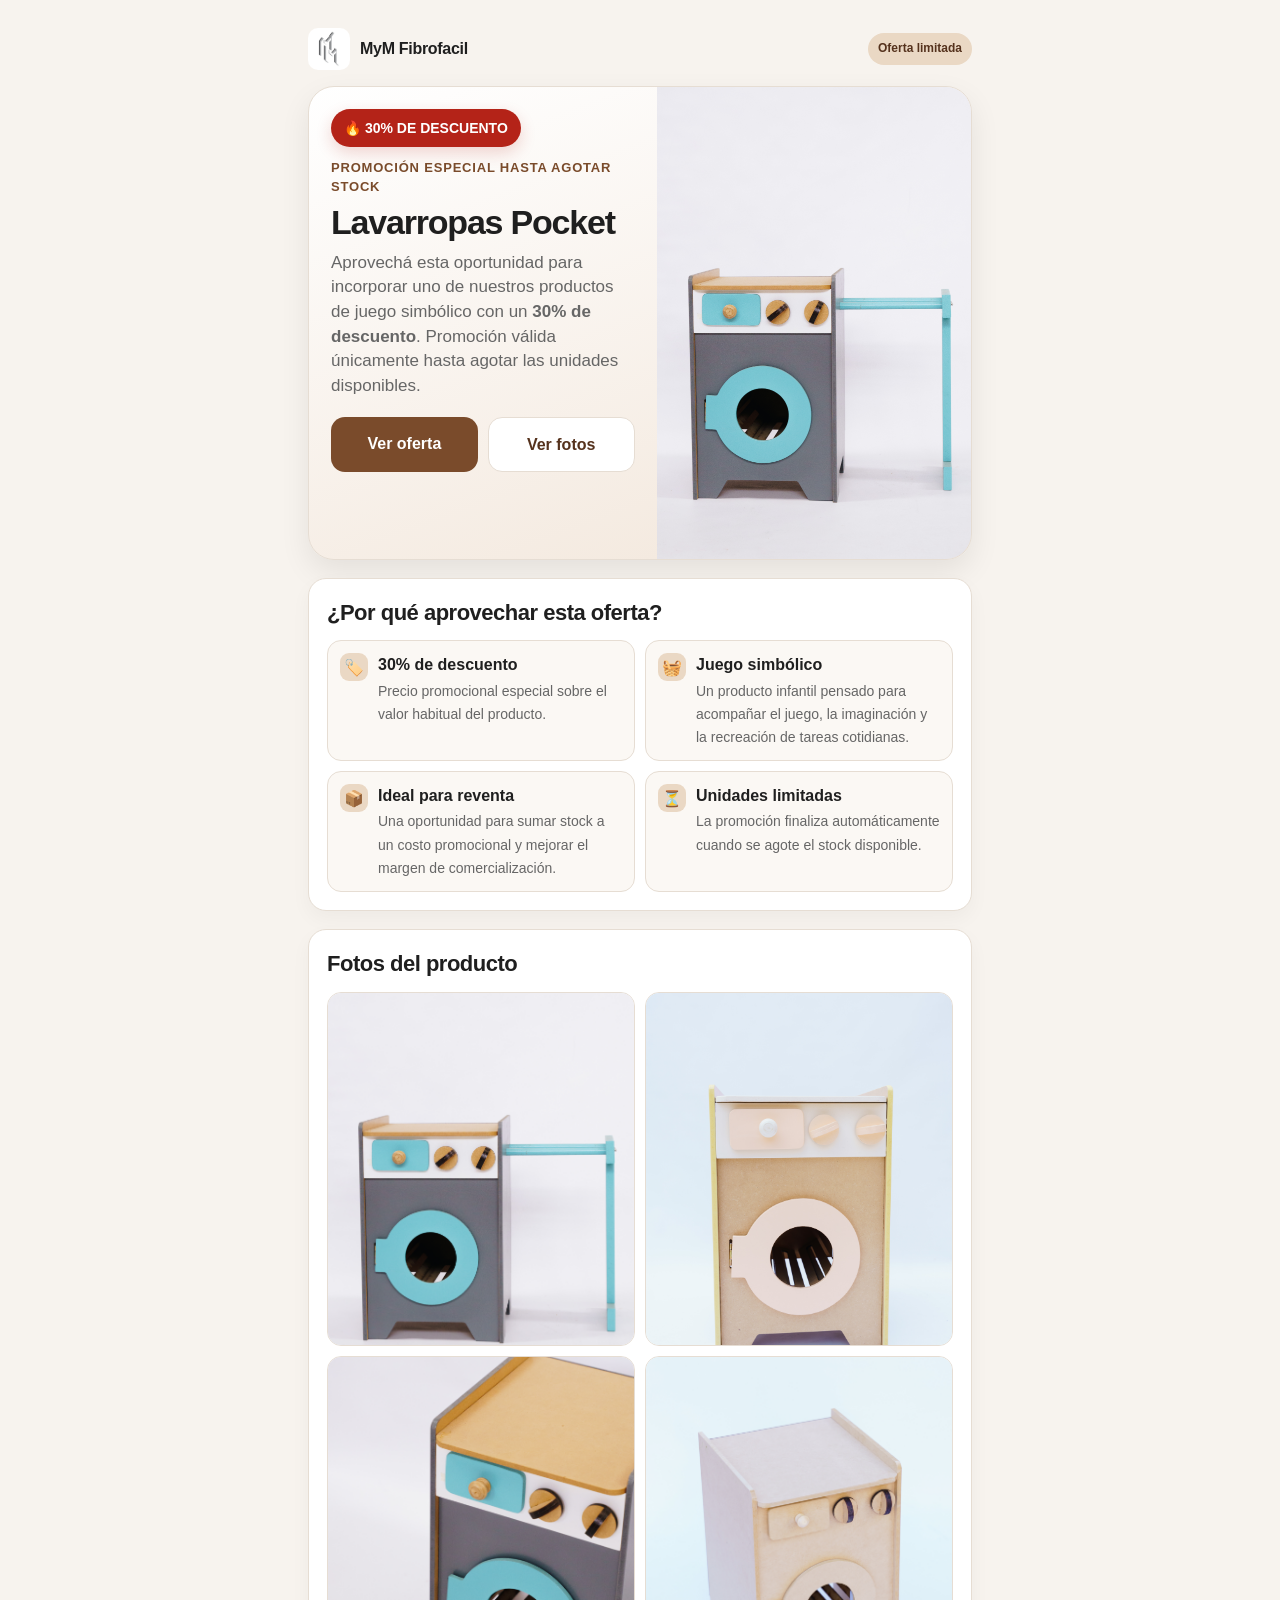
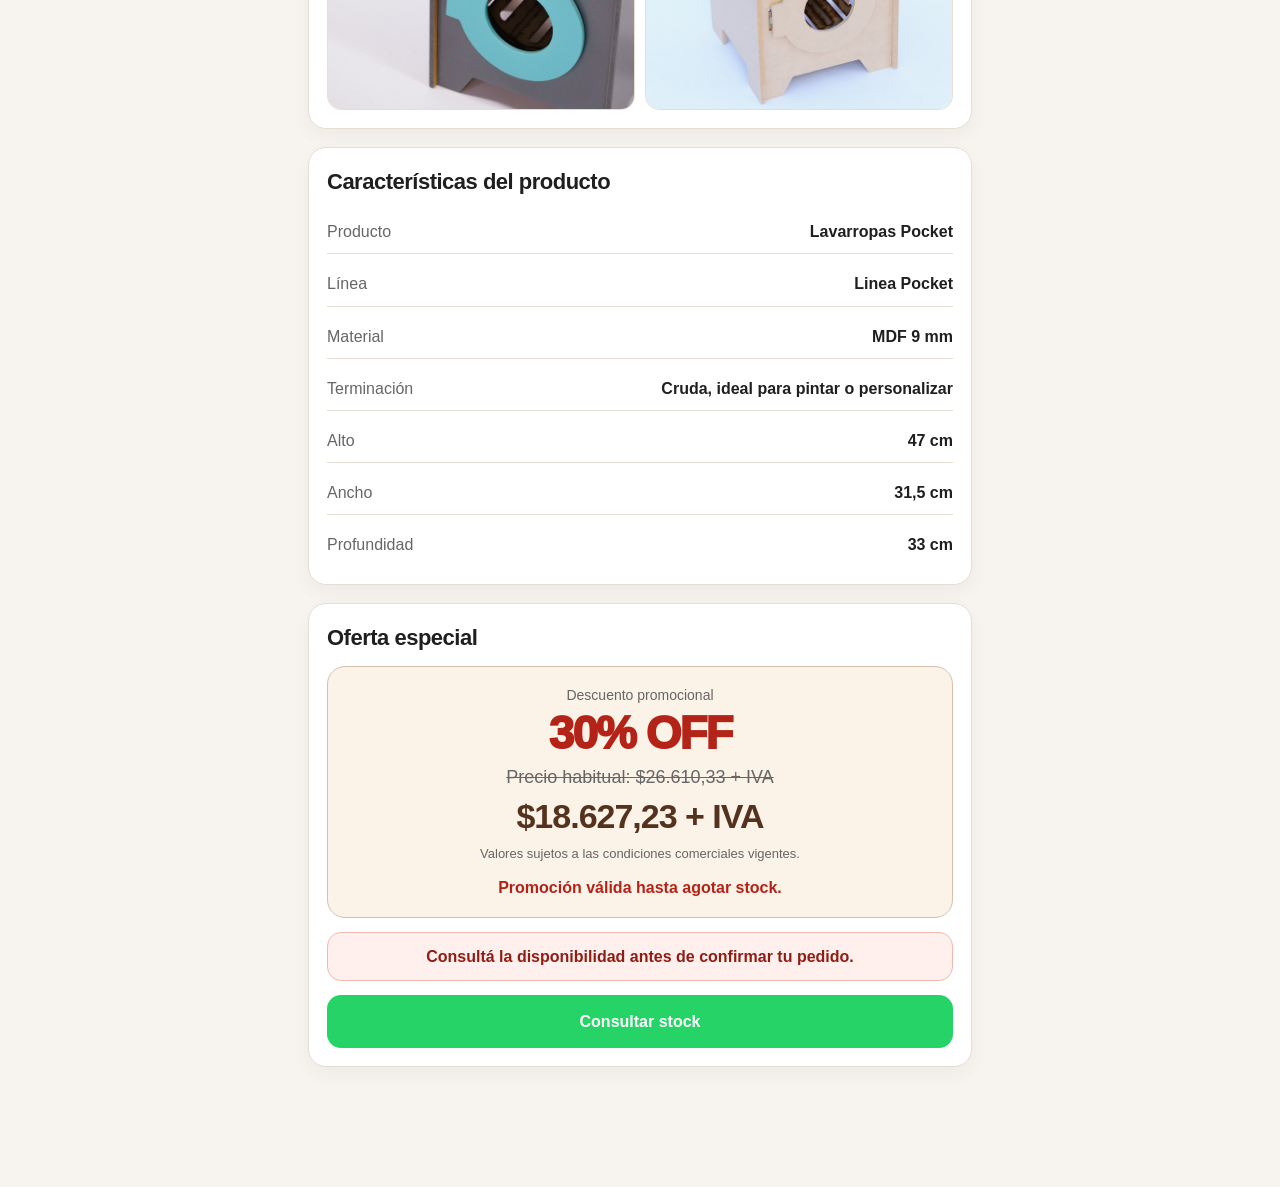
==== commit 45d4eea3: "Update index.html" ====
--- a/index.html
+++ b/index.html
@@ -459,7 +459,7 @@
   <main class="page">
     <header class="topbar">
       <div class="brand">
-        <img class="brand-logo" src="img/logo-mym.png" alt="Logo MyM Fibrofacil" />
+        <img class="brand-logo" src="img/logo.png" alt="Logo MyM Fibrofacil" />
         <div>MyM Fibrofacil</div>
       </div>
       <div class="tag">Oferta limitada</div>
